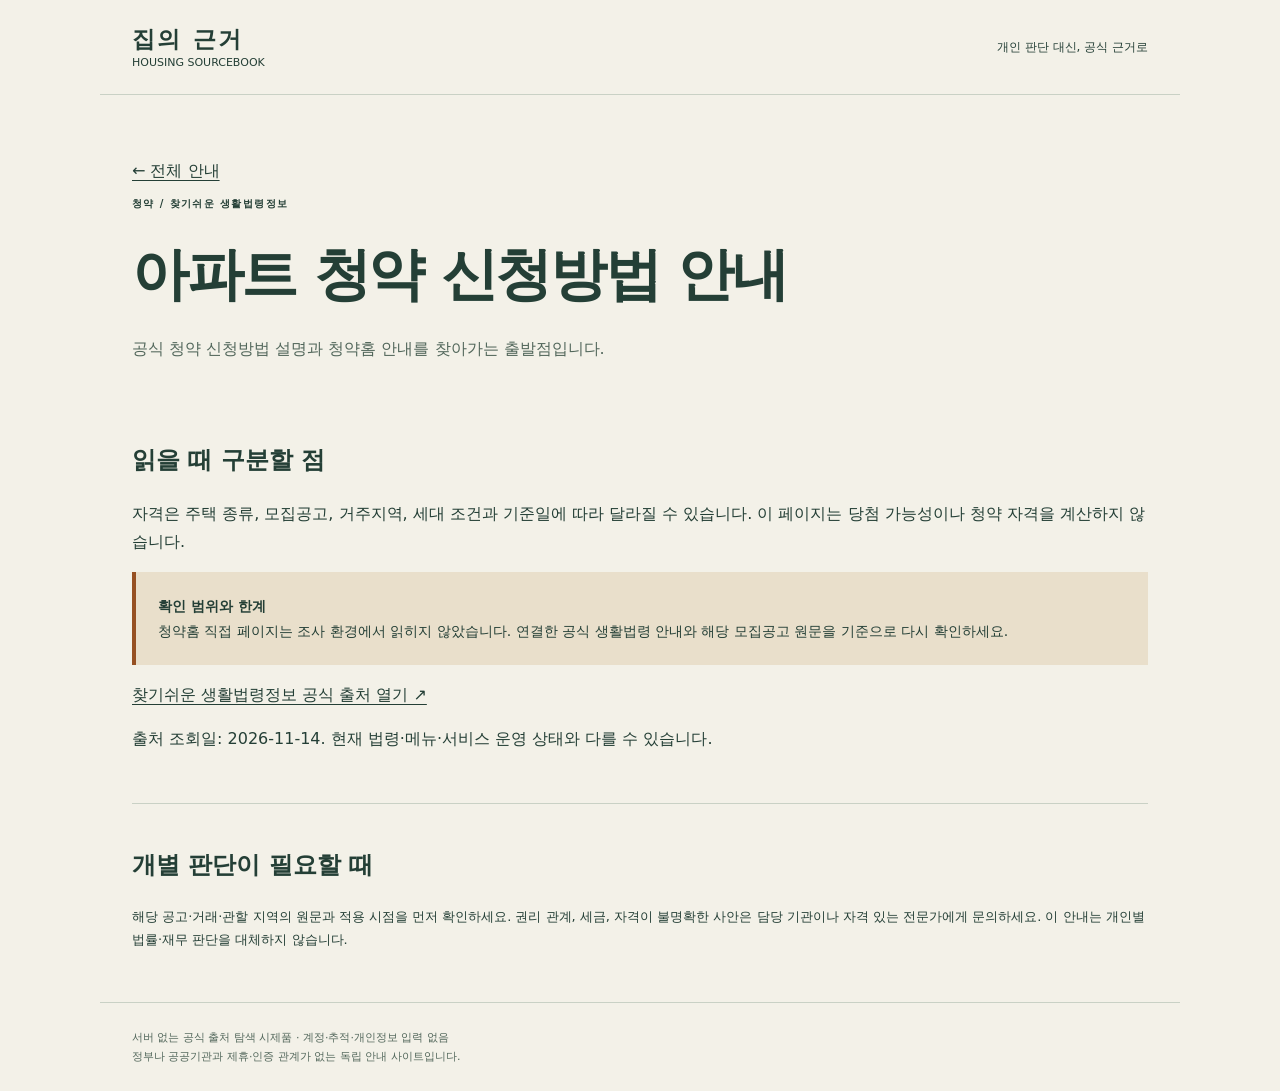
==== topics/apply/index.html @ d19b2a52 "Publish noindex housing official source navigator" ====
<!doctype html><html lang="ko"><head><meta name="robots" content="noindex,nofollow"><meta charset="utf-8"><meta name="viewport" content="width=device-width,initial-scale=1"><meta name="description" content="실거래가, 청약, 계약, 등기, 세금의 확인된 공식 안내를 찾는 부동산 출처 노트."><title>아파트 청약 신청방법 안내 · 집의 근거</title><link rel="stylesheet" href="../../assets/style.css"></head><body><a class="skip" href="#main">본문으로 바로가기</a><header><a href="../../index.html">집의 근거<span>HOUSING SOURCEBOOK</span></a><span>개인 판단 대신, 공식 근거로</span></header><main id="main"><section class="hero"><a href="../../index.html">← 전체 안내</a><p class="eyebrow">청약 / 찾기쉬운 생활법령정보</p><h1>아파트 청약 신청방법 안내</h1><p>공식 청약 신청방법 설명과 청약홈 안내를 찾아가는 출발점입니다.</p></section><section><h2>읽을 때 구분할 점</h2><p>자격은 주택 종류, 모집공고, 거주지역, 세대 조건과 기준일에 따라 달라질 수 있습니다. 이 페이지는 당첨 가능성이나 청약 자격을 계산하지 않습니다.</p><aside class="warning"><strong>확인 범위와 한계</strong>청약홈 직접 페이지는 조사 환경에서 읽히지 않았습니다. 연결한 공식 생활법령 안내와 해당 모집공고 원문을 기준으로 다시 확인하세요.</aside><p><a href="https://easylaw.go.kr/CSP/CnpClsMain.laf?ccfNo=4&amp;cciNo=2&amp;cnpClsNo=1&amp;csmSeq=1773&amp;popMenu=ov">찾기쉬운 생활법령정보 공식 출처 열기 ↗</a></p><p>출처 조회일: <time datetime="2026-11-14">2026-11-14</time>. 현재 법령·메뉴·서비스 운영 상태와 다를 수 있습니다.</p></section><section class="about"><h2>개별 판단이 필요할 때</h2><p>해당 공고·거래·관할 지역의 원문과 적용 시점을 먼저 확인하세요. 권리 관계, 세금, 자격이 불명확한 사안은 담당 기관이나 자격 있는 전문가에게 문의하세요. 이 안내는 개인별 법률·재무 판단을 대체하지 않습니다.</p></section></main><footer>서버 없는 공식 출처 탐색 시제품 · 계정·추적·개인정보 입력 없음<br>정부나 공공기관과 제휴·인증 관계가 없는 독립 안내 사이트입니다.</footer></body></html>
---- assets/style.css ----
:root{--paper:#f3f1e8;--ink:#243f36;--line:#c9d1c5;--orange:#965022}*{box-sizing:border-box}body{margin:0;background:var(--paper);color:var(--ink);font:16px/1.75 system-ui,-apple-system,sans-serif}header,main,footer{max-width:1080px;padding-inline:32px;margin:auto}a{color:inherit;text-underline-offset:4px}header{display:flex;align-items:center;justify-content:space-between;min-height:95px;border-bottom:1px solid var(--line)}header>a{font-weight:800;letter-spacing:.1em;text-decoration:none;font-size:23px;line-height:1.4}header>a span{display:block;font-size:11px;font-weight:500;letter-spacing:0}header>span{font-size:12px}.skip{position:absolute;top:-60px;background:white;padding:10px}.skip:focus{top:0}.hero{padding:62px 0 40px}.eyebrow{font-size:10px;letter-spacing:.14em;font-weight:750}.hero h1{font-size:clamp(34px,5vw,57px);line-height:1.3;letter-spacing:-.04em;margin:24px 0}.hero em{font-style:normal;color:var(--orange)}.hero>p:last-child{color:#52675b}.warning{border-left:4px solid var(--orange);background:#e9dfcb;padding:22px;font-size:14px}.warning strong{display:block}.heading{display:flex;align-items:center;justify-content:space-between;margin-top:40px}.heading h2{font-size:24px}#progress{font-size:14px;border-bottom:2px solid var(--orange)}.toolbar{display:flex;gap:10px;align-items:end;flex-wrap:wrap}.toolbar label{margin-right:auto}label{display:block;font-size:12px;font-weight:650}input,textarea,select,button{font:inherit;color:var(--ink);border:1px solid #a4b2a4;border-radius:4px;background:#fffdf6;padding:10px;min-height:44px}select{display:block;width:100%;margin-top:5px}button{cursor:pointer;background:var(--ink);color:white;padding-inline:18px}.plain{background:transparent;color:var(--ink)}.small{font-size:11px;color:#52675b}.grid{display:grid;grid-template-columns:1fr 1fr;gap:22px;margin-top:25px}.card{border:1px solid var(--line);padding:25px;background:#fffdf7;border-radius:5px}.card h3{font-size:24px;margin:12px 0}.card>p{font-size:14px}.card .eyebrow,.card .small{font-size:11px}.note{padding-left:12px;border-left:2px solid #b1bda7;color:#52675b}.fields{border-block:1px solid var(--line);padding-block:16px;margin:24px 0}.fields label+label{margin-top:15px}textarea{width:100%;display:block;resize:vertical;min-height:95px;margin-top:5px;font-size:13px}.card>a{font-size:12px}.about{margin:50px 0;border-top:1px solid var(--line);padding-top:20px}.about p{font-size:13px}.about h2{font-size:24px}footer{border-top:1px solid var(--line);padding-block:25px;font-size:11px;color:#52675b}a:focus-visible,button:focus-visible,select:focus-visible,textarea:focus-visible{outline:3px solid var(--orange);outline-offset:3px}[hidden]{display:none!important}#message{font-size:13px}@media(max-width:650px){header,main,footer{padding-inline:19px}header>span{max-width:100px;text-align:right}.hero{padding-top:36px}.grid{grid-template-columns:1fr}.hero h1{font-size:36px}.toolbar label{width:100%;margin:0}.toolbar button{font-size:12px;flex:1;padding-inline:8px}.card{padding:20px}}@media print{header,.toolbar,.skip,footer{display:none}.grid{display:block}.card{break-inside:avoid;margin-bottom:20px}.card[hidden]{display:block!important}body{background:white}textarea{height:110px}.hero{padding:0}.hero h1{font-size:28px}}
.toolbar input{display:block;width:100%;margin-top:5px}.toolbar label:first-child{flex:1}.toolbar label{margin-right:0}.card h3 a{text-decoration:none}.card h3 a:hover{text-decoration:underline}main p{overflow-wrap:anywhere}#empty{padding:40px;text-align:center;border:1px solid var(--line)}
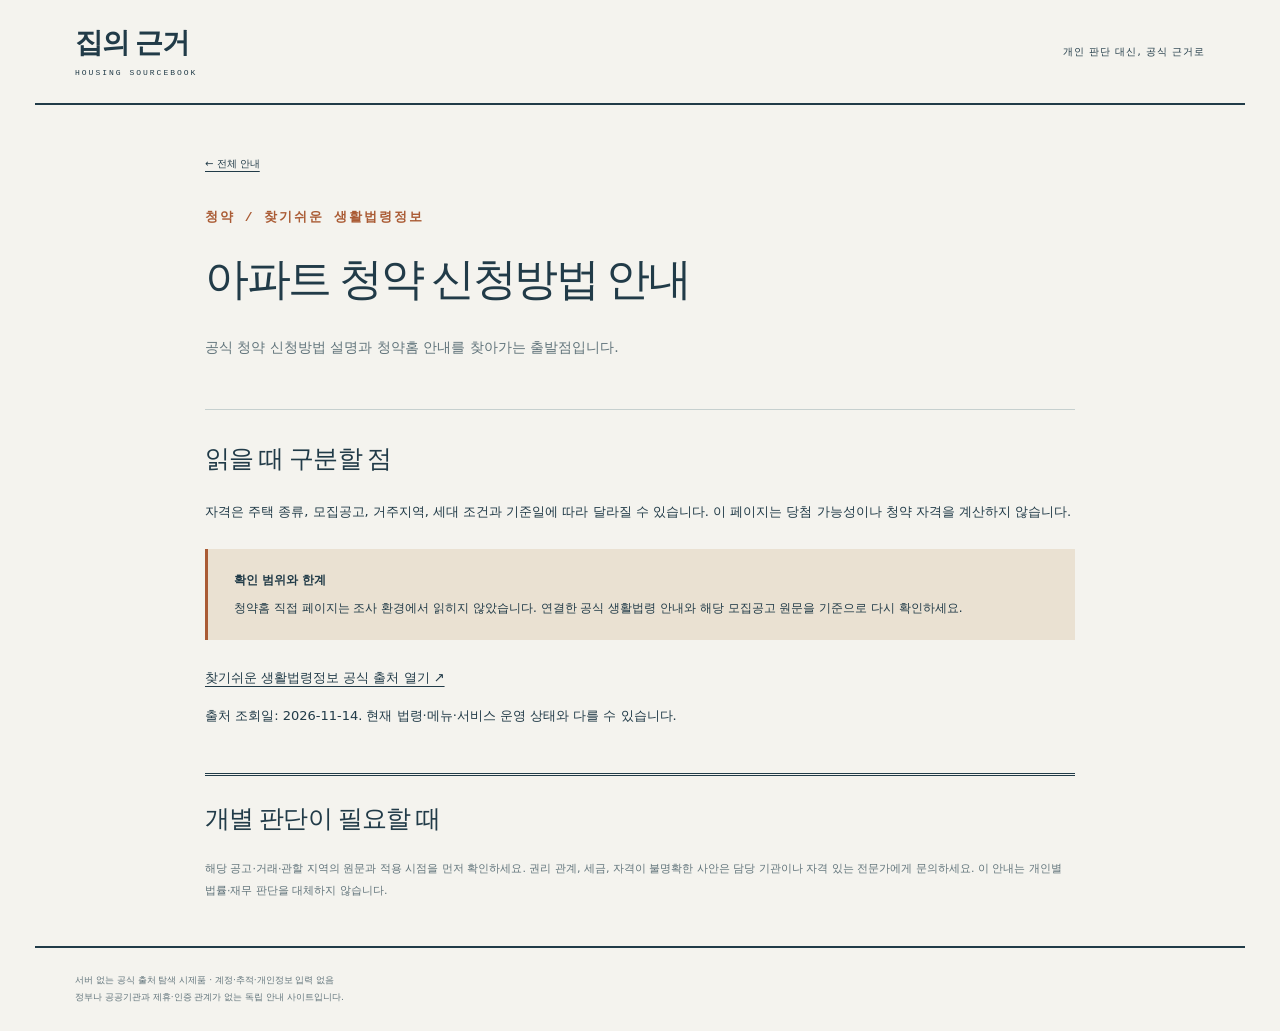
==== commit 17765077: "Design Housing Sourcebook as an urban-planning document register" ====
--- a/topics/apply/index.html
+++ b/topics/apply/index.html
@@ -1 +1 @@
-<!doctype html><html lang="ko"><head><meta name="robots" content="noindex,nofollow"><meta charset="utf-8"><meta name="viewport" content="width=device-width,initial-scale=1"><meta name="description" content="실거래가, 청약, 계약, 등기, 세금의 확인된 공식 안내를 찾는 부동산 출처 노트."><title>아파트 청약 신청방법 안내 · 집의 근거</title><link rel="stylesheet" href="../../assets/style.css"></head><body><a class="skip" href="#main">본문으로 바로가기</a><header><a href="../../index.html">집의 근거<span>HOUSING SOURCEBOOK</span></a><span>개인 판단 대신, 공식 근거로</span></header><main id="main"><section class="hero"><a href="../../index.html">← 전체 안내</a><p class="eyebrow">청약 / 찾기쉬운 생활법령정보</p><h1>아파트 청약 신청방법 안내</h1><p>공식 청약 신청방법 설명과 청약홈 안내를 찾아가는 출발점입니다.</p></section><section><h2>읽을 때 구분할 점</h2><p>자격은 주택 종류, 모집공고, 거주지역, 세대 조건과 기준일에 따라 달라질 수 있습니다. 이 페이지는 당첨 가능성이나 청약 자격을 계산하지 않습니다.</p><aside class="warning"><strong>확인 범위와 한계</strong>청약홈 직접 페이지는 조사 환경에서 읽히지 않았습니다. 연결한 공식 생활법령 안내와 해당 모집공고 원문을 기준으로 다시 확인하세요.</aside><p><a href="https://easylaw.go.kr/CSP/CnpClsMain.laf?ccfNo=4&amp;cciNo=2&amp;cnpClsNo=1&amp;csmSeq=1773&amp;popMenu=ov">찾기쉬운 생활법령정보 공식 출처 열기 ↗</a></p><p>출처 조회일: <time datetime="2026-11-14">2026-11-14</time>. 현재 법령·메뉴·서비스 운영 상태와 다를 수 있습니다.</p></section><section class="about"><h2>개별 판단이 필요할 때</h2><p>해당 공고·거래·관할 지역의 원문과 적용 시점을 먼저 확인하세요. 권리 관계, 세금, 자격이 불명확한 사안은 담당 기관이나 자격 있는 전문가에게 문의하세요. 이 안내는 개인별 법률·재무 판단을 대체하지 않습니다.</p></section></main><footer>서버 없는 공식 출처 탐색 시제품 · 계정·추적·개인정보 입력 없음<br>정부나 공공기관과 제휴·인증 관계가 없는 독립 안내 사이트입니다.</footer></body></html>+<!doctype html><html lang="ko"><head><meta name="robots" content="noindex,nofollow"><meta charset="utf-8"><meta name="viewport" content="width=device-width,initial-scale=1"><meta name="description" content="실거래가, 청약, 계약, 등기, 세금의 확인된 공식 안내를 찾는 부동산 출처 노트."><title>아파트 청약 신청방법 안내 · 집의 근거</title><link rel="stylesheet" href="../../assets/theme-v3.css"></head><body class="source-detail"><a class="skip" href="#main">본문으로 바로가기</a><header><a href="../../index.html">집의 근거<span>HOUSING SOURCEBOOK</span></a><span>개인 판단 대신, 공식 근거로</span></header><main id="main"><section class="hero"><a href="../../index.html">← 전체 안내</a><p class="eyebrow">청약 / 찾기쉬운 생활법령정보</p><h1>아파트 청약 신청방법 안내</h1><p>공식 청약 신청방법 설명과 청약홈 안내를 찾아가는 출발점입니다.</p></section><section><h2>읽을 때 구분할 점</h2><p>자격은 주택 종류, 모집공고, 거주지역, 세대 조건과 기준일에 따라 달라질 수 있습니다. 이 페이지는 당첨 가능성이나 청약 자격을 계산하지 않습니다.</p><aside class="warning"><strong>확인 범위와 한계</strong>청약홈 직접 페이지는 조사 환경에서 읽히지 않았습니다. 연결한 공식 생활법령 안내와 해당 모집공고 원문을 기준으로 다시 확인하세요.</aside><p><a href="https://easylaw.go.kr/CSP/CnpClsMain.laf?ccfNo=4&amp;cciNo=2&amp;cnpClsNo=1&amp;csmSeq=1773&amp;popMenu=ov">찾기쉬운 생활법령정보 공식 출처 열기 ↗</a></p><p>출처 조회일: <time datetime="2026-11-14">2026-11-14</time>. 현재 법령·메뉴·서비스 운영 상태와 다를 수 있습니다.</p></section><section class="about"><h2>개별 판단이 필요할 때</h2><p>해당 공고·거래·관할 지역의 원문과 적용 시점을 먼저 확인하세요. 권리 관계, 세금, 자격이 불명확한 사안은 담당 기관이나 자격 있는 전문가에게 문의하세요. 이 안내는 개인별 법률·재무 판단을 대체하지 않습니다.</p></section></main><footer>서버 없는 공식 출처 탐색 시제품 · 계정·추적·개인정보 입력 없음<br>정부나 공공기관과 제휴·인증 관계가 없는 독립 안내 사이트입니다.</footer></body></html>
--- a/assets/theme-v3.css
+++ b/assets/theme-v3.css
@@ -0,0 +1,4 @@
+:root{--bg:#f4f3ee;--ink:#213b48;--muted:#61747b;--line:#c6d0cf;--accent:#aa5b34;--panel:#e3eae6;font:15px/1.8 system-ui,-apple-system,sans-serif;color:var(--ink);background:var(--bg)}*{box-sizing:border-box}body{margin:0}header,main,footer{max-width:1210px;margin:auto;padding-inline:40px}a{color:inherit;text-underline-offset:4px}a:hover{color:var(--accent)}header{display:flex;justify-content:space-between;align-items:center;gap:20px;min-height:105px;border-bottom:2px solid var(--ink)}header>a{font:700 28px/1.4 'Batang','AppleMyungjo',Georgia,serif;letter-spacing:-1px;text-decoration:none}header>a span{display:block;font:8px/1.8 ui-monospace,monospace;letter-spacing:2px;margin-top:4px}header>span{font-size:10px;letter-spacing:1px}.hero{padding:50px 0 35px}.source-home .hero{display:grid;grid-template-columns:1.3fr 1fr;gap:65px;align-items:center;padding:62px 0 50px}.eyebrow{font:9px/1.7 ui-monospace,monospace;letter-spacing:2px;font-weight:600;color:var(--accent)}h1{font:500 clamp(36px,4.5vw,59px)/1.35 'Batang','AppleMyungjo',Georgia,serif;letter-spacing:-2.3px;margin:20px 0 24px}h1 em{font-style:normal;color:var(--accent)}.hero-copy>p:last-child,.hero>p:last-child{font-size:13px;color:var(--muted);line-height:1.9}.plan-art{position:relative;background:#213b48;padding:26px;border-top:8px solid #aa5b34;box-shadow:8px 8px 0 #d6dfd9}.theme-art{width:100%;height:auto;display:block}.plan-art:after{content:'';position:absolute;width:9px;height:9px;border:1px solid #d2dccc;right:14px;bottom:14px}.warning{background:#eae1d2;border-left:3px solid var(--accent);padding:20px 26px;font-size:11px;line-height:1.9}.warning strong{display:block;font-size:12px;margin-bottom:5px}.heading{display:flex;align-items:center;justify-content:space-between;gap:20px;margin:43px 0 20px;padding-bottom:15px;border-bottom:1px solid var(--ink)}h2{font:500 27px/1.5 'Batang','AppleMyungjo',Georgia,serif;letter-spacing:-.7px}.heading h2{margin:0}.heading>span{font:10px ui-monospace,monospace;color:var(--muted)}.toolbar{display:grid;grid-template-columns:2fr 1fr auto;align-items:end;gap:18px;padding:21px 23px;background:var(--panel)}label{font-size:10px;font-weight:600;display:block}input,select,button,textarea{font:12px/1.6 system-ui,sans-serif;color:var(--ink);background:#fffef9;border:1px solid #9bafaf;border-radius:0;padding:11px;min-height:42px;min-width:0}input,select{display:block;width:100%;margin-top:7px}button{cursor:pointer;background:var(--ink);color:white;padding-inline:24px}.grid{display:grid;grid-template-columns:1fr;margin:25px 0 0;border-top:1px solid var(--ink)}.card{display:grid;grid-template-columns:170px 1fr auto;gap:10px 30px;align-items:center;padding:28px 0;border-bottom:1px solid var(--line);position:relative}.card .eyebrow{grid-column:1;grid-row:1;margin:0;color:var(--accent);font-size:10px;letter-spacing:1px}.card h3{grid-column:2;grid-row:1;margin:0;font:500 25px/1.4 'Batang','AppleMyungjo',Georgia,serif;letter-spacing:-.8px}.card h3 a{text-decoration:none}.card h3 a:hover{text-decoration:underline}.card>p:not(.eyebrow):not(.small){grid-column:2;grid-row:2;font-size:12px;color:var(--muted);margin:0}.card .small{grid-column:1;grid-row:2/4;align-self:start;font-size:9px;color:var(--muted);line-height:1.9;margin:0;max-width:150px}.card>a{grid-column:3;grid-row:1/4;font-size:10px;max-width:100px;border-left:1px solid var(--line);padding:12px 0 12px 24px;text-decoration:none;line-height:1.9}.card>a:hover{text-decoration:underline}.about{margin:45px 0;border-top:3px double var(--ink);padding:24px 0 0;max-width:920px}.about h2{font-size:24px;margin-top:0}.about p{font-size:11px;line-height:1.95;color:var(--muted)}footer{border-top:2px solid var(--ink);padding-block:24px;font-size:9px;line-height:1.9;color:var(--muted)}.source-detail main{max-width:950px}.source-detail .hero{border-bottom:1px solid var(--line);margin-bottom:30px}.source-detail .hero>a{font-size:10px;display:block;margin-bottom:32px}.source-detail h1{font-size:44px}.source-detail .hero>p:last-child{font-size:14px}.source-detail section>p{font-size:13px;line-height:1.95}.source-detail section>h2{font-size:25px}.source-detail .about p{font-size:11px}.source-detail section>p>a{display:inline-block;max-width:100%;overflow-wrap:anywhere}.source-detail .warning{margin:25px 0}.skip{position:absolute;top:-100px;left:15px;background:#fff;padding:10px;z-index:5}.skip:focus{top:15px}:focus-visible{outline:3px solid var(--accent);outline-offset:4px}[hidden]{display:none!important}#empty{padding:30px;border:1px dashed #9bafaf;text-align:center;font-size:13px}p,h1,h3{overflow-wrap:anywhere}@media(max-width:850px){header,main,footer{padding-inline:25px}.source-home .hero{gap:30px}.card{grid-template-columns:130px 1fr auto;column-gap:22px}.card h3{font-size:23px}.card>a{max-width:90px;padding-left:18px;font-size:9px}.plan-art{padding:20px}}@media(max-width:620px){header,main,footer{padding-inline:20px}header{min-height:88px}header>a{font-size:25px}header>span{font-size:9px;max-width:96px;text-align:right}.source-home .hero{grid-template-columns:1fr;padding:35px 0 30px;gap:24px}h1{font-size:39px;letter-spacing:-1.8px;margin:15px 0 20px}.hero-copy>p:last-child{font-size:12px}.plan-art{padding:16px 40px;max-width:100%;border-top-width:5px;box-shadow:5px 5px 0 #d6dfd9;margin-right:5px}.theme-art{max-height:175px}.warning{padding:17px 20px;font-size:10px}.warning strong{font-size:11px}.heading{margin-top:32px}.heading h2{font-size:23px}.toolbar{grid-template-columns:1fr 1fr;padding:18px;gap:12px}.toolbar label:first-child{grid-column:1/-1}.toolbar button{width:100%;font-size:11px;padding-inline:15px}.card{grid-template-columns:1fr auto;gap:9px 20px;padding:24px 0}.card .eyebrow{grid-column:1;grid-row:1;font-size:9px}.card h3{grid-column:1;grid-row:2;font-size:23px}.card>p:not(.eyebrow):not(.small){grid-column:1/-1;grid-row:3;font-size:11px}.card .small{grid-column:1/-1;grid-row:4;max-width:none;font-size:8px}.card>a{grid-column:2;grid-row:1/3;font-size:8px;max-width:75px;padding-left:15px}.about{margin:30px 0;padding-top:20px}.about h2{font-size:22px}.about p{font-size:10px}.source-detail .hero{padding-top:25px}.source-detail h1{font-size:36px}.source-detail .hero>p:last-child{font-size:12px}.source-detail section>p{font-size:12px}.source-detail section>h2{font-size:23px}footer{font-size:8px}}@media print{header,.toolbar,.skip,footer,.plan-art{display:none}.source-home .hero{display:block;padding:0}.grid{display:block}.card{break-inside:avoid}.card[hidden]{display:block!important}body{background:white}.warning{border:1px solid #aaa}.source-detail h1,h1{font-size:30px}}
+
+/* Source notes remain readable beside the primary titles. */
+.card .small{font-size:10px}.card>a{font-size:11px}.about p{font-size:12px}.warning{font-size:12px}label{font-size:11px}@media(max-width:620px){.card .eyebrow,.card .small,.card>a{font-size:10px}.card>p:not(.eyebrow):not(.small){font-size:12px}.warning{font-size:11px}.about p{font-size:11px}.source-detail .about p{font-size:11px}}
